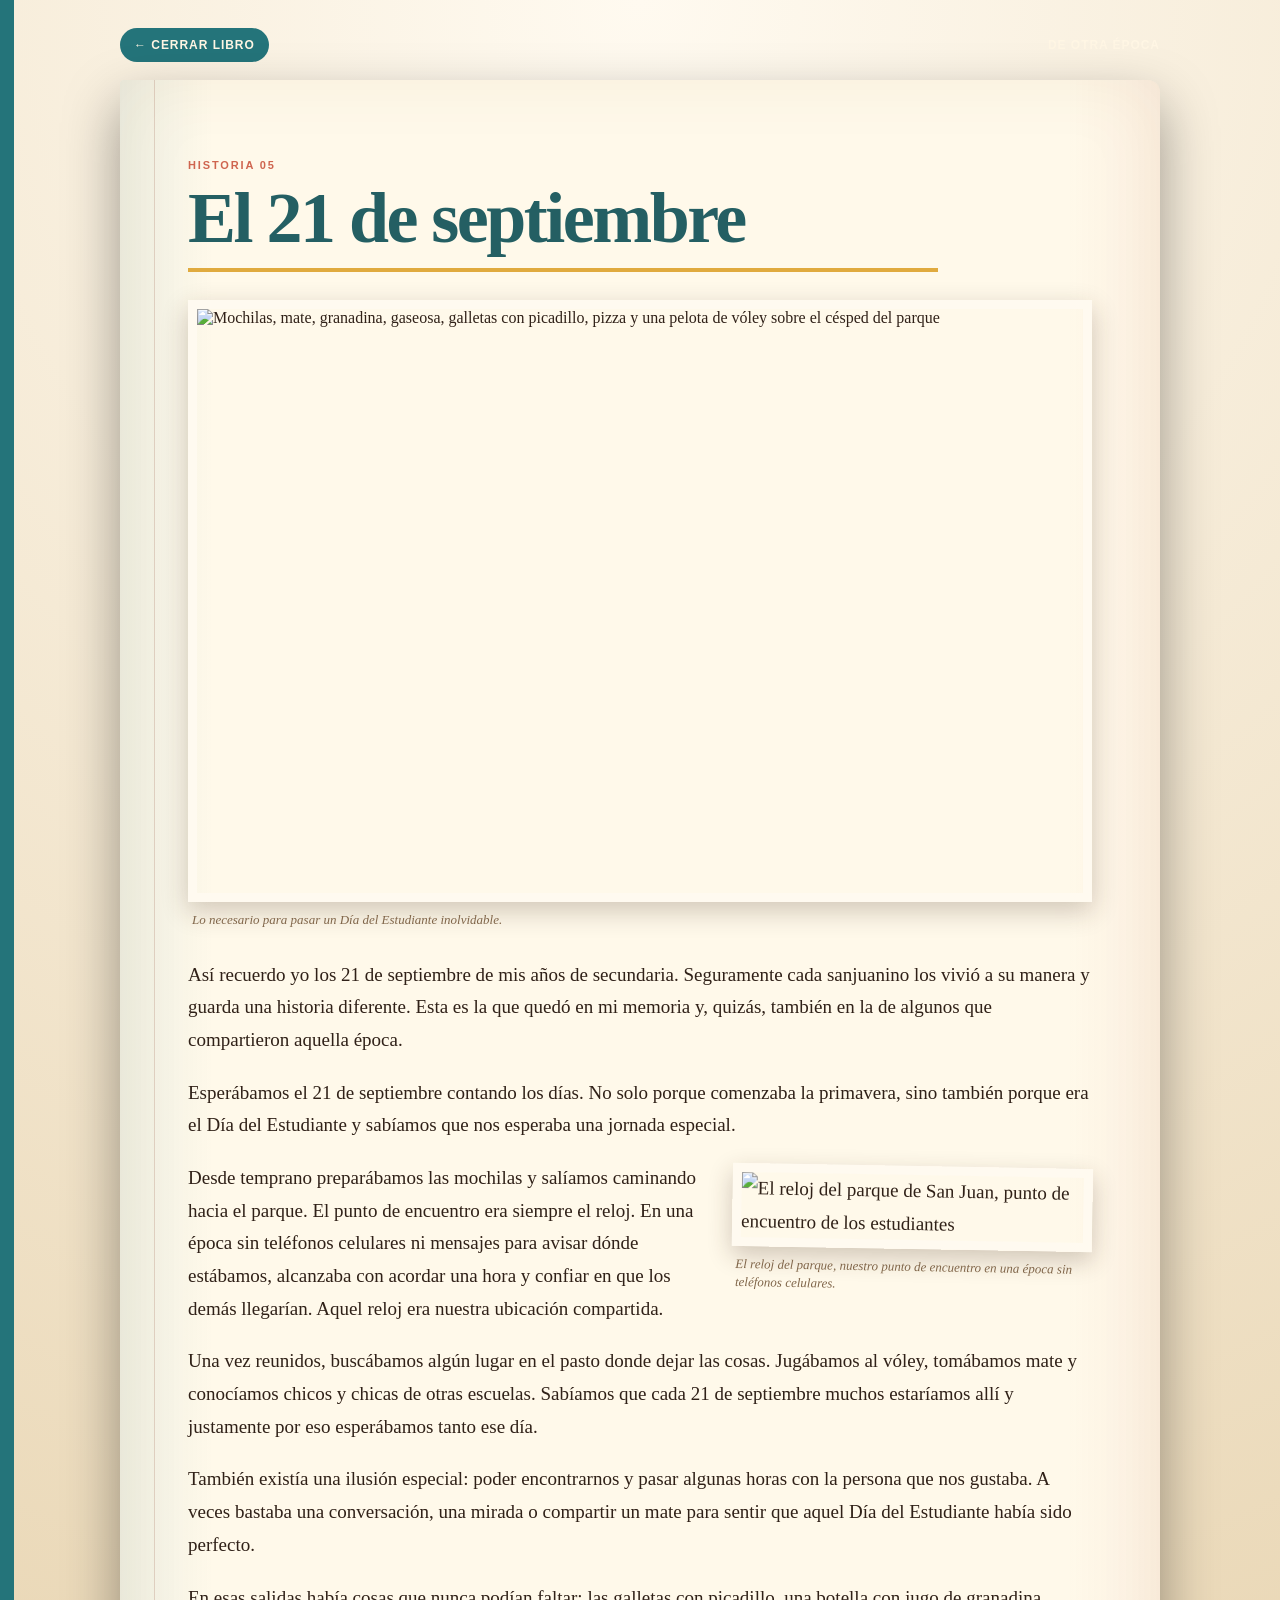
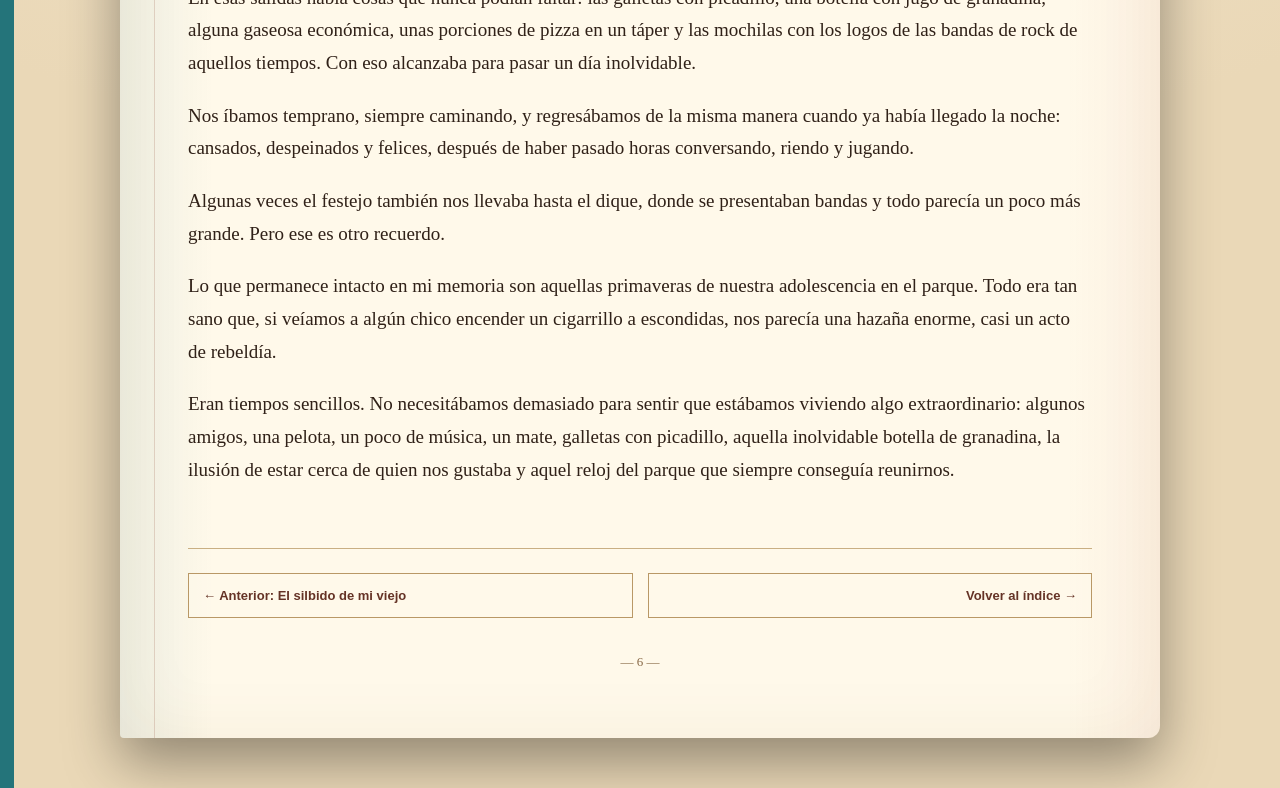
==== 21-de-septiembre.html @ 47087991 "Agregar historia del 21 de septiembre" ====
<!doctype html><html lang="es"><head><meta charset="utf-8"><meta name="viewport" content="width=device-width,initial-scale=1"><title>El 21 de septiembre — De Otra Época</title><link rel="stylesheet" href="libro.css?v=8"></head><body class="story-page"><main class="story-shell"><nav class="book-nav"><a href="index.html">← Cerrar libro</a><span>De Otra Época</span></nav><article class="paper"><p class="chapter">Historia 05</p><h1>El 21 de septiembre</h1>
<figure class="story-figure story-figure-main"><img src="21-septiembre-parque.png" alt="Mochilas, mate, granadina, gaseosa, galletas con picadillo, pizza y una pelota de vóley sobre el césped del parque"><figcaption>Lo necesario para pasar un Día del Estudiante inolvidable.</figcaption></figure>
<div class="story-text"><p>Así recuerdo yo los 21 de septiembre de mis años de secundaria. Seguramente cada sanjuanino los vivió a su manera y guarda una historia diferente. Esta es la que quedó en mi memoria y, quizás, también en la de algunos que compartieron aquella época.</p><p>Esperábamos el 21 de septiembre contando los días. No solo porque comenzaba la primavera, sino también porque era el Día del Estudiante y sabíamos que nos esperaba una jornada especial.</p>
<figure class="story-figure story-figure-secondary"><img src="reloj-del-parque-vintage.png" alt="El reloj del parque de San Juan, punto de encuentro de los estudiantes"><figcaption>El reloj del parque, nuestro punto de encuentro en una época sin teléfonos celulares.</figcaption></figure>
<p>Desde temprano preparábamos las mochilas y salíamos caminando hacia el parque. El punto de encuentro era siempre el reloj. En una época sin teléfonos celulares ni mensajes para avisar dónde estábamos, alcanzaba con acordar una hora y confiar en que los demás llegarían. Aquel reloj era nuestra ubicación compartida.</p><p>Una vez reunidos, buscábamos algún lugar en el pasto donde dejar las cosas. Jugábamos al vóley, tomábamos mate y conocíamos chicos y chicas de otras escuelas. Sabíamos que cada 21 de septiembre muchos estaríamos allí y justamente por eso esperábamos tanto ese día.</p><p>También existía una ilusión especial: poder encontrarnos y pasar algunas horas con la persona que nos gustaba. A veces bastaba una conversación, una mirada o compartir un mate para sentir que aquel Día del Estudiante había sido perfecto.</p><p>En esas salidas había cosas que nunca podían faltar: las galletas con picadillo, una botella con jugo de granadina, alguna gaseosa económica, unas porciones de pizza en un táper y las mochilas con los logos de las bandas de rock de aquellos tiempos. Con eso alcanzaba para pasar un día inolvidable.</p><p>Nos íbamos temprano, siempre caminando, y regresábamos de la misma manera cuando ya había llegado la noche: cansados, despeinados y felices, después de haber pasado horas conversando, riendo y jugando.</p><p>Algunas veces el festejo también nos llevaba hasta el dique, donde se presentaban bandas y todo parecía un poco más grande. Pero ese es otro recuerdo.</p><p>Lo que permanece intacto en mi memoria son aquellas primaveras de nuestra adolescencia en el parque. Todo era tan sano que, si veíamos a algún chico encender un cigarrillo a escondidas, nos parecía una hazaña enorme, casi un acto de rebeldía.</p><p>Eran tiempos sencillos. No necesitábamos demasiado para sentir que estábamos viviendo algo extraordinario: algunos amigos, una pelota, un poco de música, un mate, galletas con picadillo, aquella inolvidable botella de granadina, la ilusión de estar cerca de quien nos gustaba y aquel reloj del parque que siempre conseguía reunirnos.</p></div><nav class="page-turn"><a href="silbido-de-mi-viejo.html">← Anterior: El silbido de mi viejo</a><a href="historias.html">Volver al índice →</a></nav><p class="folio">— 6 —</p></article></main></body></html>
---- libro.css ----
:root { --ink:#302118; --wine:#9a4537; --gold:#e0aa3e; --paper:#f4e7cc; --dark:#18100d; --petrol:#24747a; --coral:#cf654f; --sage:#708b62; }
* { box-sizing:border-box; }
html { scroll-behavior:smooth; }
body { margin:0; color:var(--ink); font-family:Georgia,serif; background:#241713; }
a { color:inherit; }
.cover-page { min-height:100vh; overflow-x:hidden; background:radial-gradient(circle at 50% 12%,#73533b 0,#35231b 44%,#160e0b 100%); }
.ambient { position:fixed; inset:0; pointer-events:none; opacity:.2; background:repeating-linear-gradient(90deg,transparent 0 3px,rgba(255,255,255,.03) 3px 4px); }
.book-stage { min-height:100vh; display:grid; place-items:center; padding:42px 22px; perspective:2200px; }
.book { position:relative; width:min(760px,92vw); min-height:min(880px,calc(100vh - 84px)); transform-style:preserve-3d; filter:drop-shadow(0 35px 28px rgba(0,0,0,.48)); }
.page-edges { position:absolute; inset:10px -12px -10px 12px; border-radius:4px 14px 14px 5px; background:repeating-linear-gradient(#eadbbd 0 3px,#cbb58e 3px 4px); transform:translateZ(-8px); }
.cover { position:absolute; inset:0; overflow:hidden; border-radius:5px 15px 15px 5px; color:#fff8e9; background:linear-gradient(90deg,rgba(17,10,8,.9),rgba(24,14,10,.57) 53%,rgba(20,12,9,.3)),url('hero-barrio-90s-v3.png') center/cover; border-left:18px solid #4d211b; box-shadow:inset 3px 0 #9d5541,inset -2px 0 rgba(255,255,255,.16); transform-origin:left center; transform-style:preserve-3d; transition:transform 1.05s cubic-bezier(.64,.02,.25,1),filter .8s; }
.cover::after { content:""; position:absolute; inset:18px; border:1px solid rgba(224,180,91,.6); border-radius:2px 10px 10px 2px; pointer-events:none; }
.cover-shade { position:absolute; inset:0; background:linear-gradient(115deg,transparent 55%,rgba(255,220,150,.14)); }
.cover-content { position:relative; z-index:1; min-height:100%; display:flex; flex-direction:column; padding:54px clamp(32px,8vw,78px) 42px; }
.edition,.index-label,.open-hint { font:700 11px/1.2 Arial,sans-serif; letter-spacing:.18em; text-transform:uppercase; }
.edition { margin:0; color:#8fd0cb; }
.cover h1 { margin:72px 0 8px; font-size:clamp(58px,10vw,98px); line-height:.92; letter-spacing:-.045em; text-transform:uppercase; text-shadow:3px 4px #5b291f; }
.cover h1 span { display:block; }
.cover h1 span + span { margin-top:.12em; }
.cover h1 span:first-child { color:#fff3d3; }
.cover h1 span:last-child { color:#e8b84f; }
.tagline { margin:18px 0 0; color:#79c4c1; font:900 clamp(17px,2.8vw,27px)/1 Arial,sans-serif; letter-spacing:.16em; text-transform:uppercase; text-shadow:0 2px 8px rgba(0,0,0,.55); }
.cover-intro { max-width:480px; margin:30px 0 22px; font-size:18px; line-height:1.45; }
.open-area { width:min(360px,100%); margin-top:auto; }
.open-book { position:relative; display:block; width:100%; padding:17px 50px; color:#fff9eb; background:var(--coral); border:1px solid #efaa91; border-radius:3px; box-shadow:0 8px 20px rgba(0,0,0,.28); font:900 14px/1 Arial,sans-serif; letter-spacing:.1em; text-align:center; text-transform:uppercase; text-decoration:none; }
.open-book span { position:absolute; right:20px; top:50%; color:#27170f; font-size:18px; transform:translateY(-50%); }
.open-book:hover,.open-book:focus-visible { color:#fff; background:#e17a60; transform:translateX(5px); }
.story-index { margin-top:auto; max-width:560px; padding:19px 22px 16px; background:rgba(20,12,10,.78); border-top:2px solid var(--gold); }
.index-label { margin:0 0 10px; color:#e5c77f; }
.story-link { display:flex; align-items:baseline; gap:14px; padding:10px 0; color:#fff9eb; font-size:18px; font-weight:bold; text-decoration:none; border-bottom:1px solid rgba(255,255,255,.13); transition:color .2s,transform .2s; }
.story-link span { color:var(--gold); font:700 10px Arial,sans-serif; letter-spacing:.1em; }
.story-link:hover,.story-link:focus-visible { color:var(--gold); transform:translateX(5px); outline:none; }
.open-hint { margin:12px 0 0; color:#dacaa9; text-align:left; }
.cover-author { margin-top:25px; padding-top:18px; border-top:1px solid rgba(229,199,127,.35); text-align:center; }
.cover-author strong { display:block; color:#8fd0cb; font:700 13px/1 Arial,sans-serif; letter-spacing:.18em; text-transform:uppercase; }
.cover-author span { display:block; margin-top:8px; color:#ffd995; font-size:13px; font-style:italic; letter-spacing:.025em; }
.book.is-opening .cover { transform:rotateY(-112deg); filter:brightness(.8); }
.book.is-opening { filter:drop-shadow(25px 35px 25px rgba(0,0,0,.55)); }

.story-page { min-height:100vh; background:linear-gradient(90deg,var(--petrol) 0 14px,transparent 14px),radial-gradient(circle at 50% 0,#fffaf0,#ead8b7 72%); }
.story-shell { width:min(1040px,94vw); margin:0 auto; padding:28px 0 50px; }
.book-nav { display:flex; align-items:center; justify-content:space-between; gap:18px; margin-bottom:18px; color:#fff6e4; font:700 12px Arial,sans-serif; letter-spacing:.08em; text-transform:uppercase; }
.book-nav a { padding:10px 14px; text-decoration:none; background:var(--petrol); border-radius:999px; }
.book-nav a:hover { background:#319198; }
.paper { position:relative; min-height:82vh; padding:clamp(28px,6vw,68px); background:linear-gradient(90deg,rgba(36,116,122,.08),transparent 9%,transparent 91%,rgba(207,101,79,.06)),#fff9ea; box-shadow:0 24px 55px rgba(0,0,0,.38),inset 0 0 70px rgba(128,83,34,.07); border-radius:4px 12px 12px 4px; }
.paper::before { content:""; position:absolute; left:34px; top:0; bottom:0; width:1px; background:rgba(144,74,55,.2); }
.chapter { color:var(--coral); font:700 11px Arial,sans-serif; letter-spacing:.17em; text-transform:uppercase; }
.paper h1 { max-width:750px; margin:12px 0 28px; padding-bottom:14px; color:#245f63; font-size:clamp(38px,7vw,72px); line-height:.98; letter-spacing:-.035em; border-bottom:4px solid #e0aa3e; }
.story-photo { width:min(470px,50%); float:left; margin:0 38px 22px 0; border:9px solid #fffaf0; box-shadow:0 9px 25px rgba(63,39,24,.24); transform:rotate(-1deg); }
.story-figure { margin:0; }
.story-figure img { display:block; width:100%; border:9px solid #fffaf0; box-shadow:0 9px 25px rgba(63,39,24,.24); }
.story-figure figcaption { padding:9px 4px 0; color:#80664a; font-size:13px; font-style:italic; line-height:1.35; }
.story-figure-main { margin:0 0 30px; }
.story-figure-main img { aspect-ratio:3/2; object-fit:cover; }
.story-figure-secondary { width:min(360px,43%); float:right; margin:4px 0 24px 35px; transform:rotate(1deg); }
.story-text { font-size:19px; line-height:1.72; }
.story-text p { margin:0 0 20px; }
.story-text::after { content:""; display:block; clear:both; }
.page-turn { clear:both; display:grid; grid-template-columns:1fr 1fr; gap:15px; margin-top:42px; padding-top:24px; border-top:1px solid #c9af83; font:700 13px Arial,sans-serif; }
.page-turn a { padding:14px; color:#653326; text-decoration:none; border:1px solid #b99866; background:rgba(255,250,236,.55); }
.page-turn a:last-child { text-align:right; }
.folio { margin:36px 0 0; text-align:center; color:#8a6b49; font-size:13px; }
.contents-intro { max-width:680px; margin:-8px 0 34px; color:#72533a; font-size:18px; line-height:1.55; }
.contents-list { border-top:1px solid #cbb98e; }
.contents-card { display:grid; grid-template-columns:92px minmax(0,1fr) auto; align-items:center; gap:18px; min-height:82px; padding:15px 12px; color:#4d281f; text-decoration:none; border-bottom:1px solid #d6c49c; border-left:6px solid var(--coral); transition:padding .2s,background .2s,transform .2s; }
.contents-card:nth-child(2) { border-left-color:var(--petrol); }
.contents-card:nth-child(3) { border-left-color:var(--gold); }
.contents-card:nth-child(4) { border-left-color:var(--sage); }
.contents-card:hover { padding-left:20px; background:#fff2d5; transform:translateX(4px); }
.contents-number { display:inline-block; width:max-content; padding:7px 9px; color:#fff; background:var(--coral); border-radius:3px; font:700 10px Arial,sans-serif; letter-spacing:.1em; }
.contents-card:nth-child(2) .contents-number { background:var(--petrol); }
.contents-card:nth-child(3) .contents-number { color:#3b2712; background:var(--gold); }
.contents-card:nth-child(4) .contents-number { background:var(--sage); }
.contents-card strong { color:#315f61; }
.contents-card strong { font-size:21px; line-height:1.2; }
.contents-card em { color:#8a6443; font-size:13px; font-style:normal; text-align:right; }
@media(max-width:680px){ .book-stage{padding:18px 12px}.book{min-height:calc(100vh - 36px)}.cover-content{padding:35px 26px 28px}.cover h1{margin-top:42px;font-size:clamp(50px,18vw,78px)}.cover-intro{font-size:16px;margin:20px 0 14px}.story-link{font-size:15px}.open-book{padding:15px 18px}.open-hint{font-size:9px}.story-shell{padding-top:14px}.book-nav{font-size:10px}.paper{padding:32px 24px}.paper::before{left:14px}.story-photo{float:none;width:100%;margin:0 0 26px}.story-text{font-size:17px}.page-turn{grid-template-columns:1fr}.page-turn a:last-child{text-align:left}.contents-card{grid-template-columns:64px 1fr;gap:10px;min-height:68px}.contents-card strong{font-size:18px}.contents-card em{display:none} }
@media(max-width:680px){.story-figure-secondary{float:none;width:100%;margin:0 0 26px;transform:none}}
@media(prefers-reduced-motion:reduce){*{scroll-behavior:auto!important}.cover{transition:none}.book.is-opening .cover{transform:none;opacity:.25}}
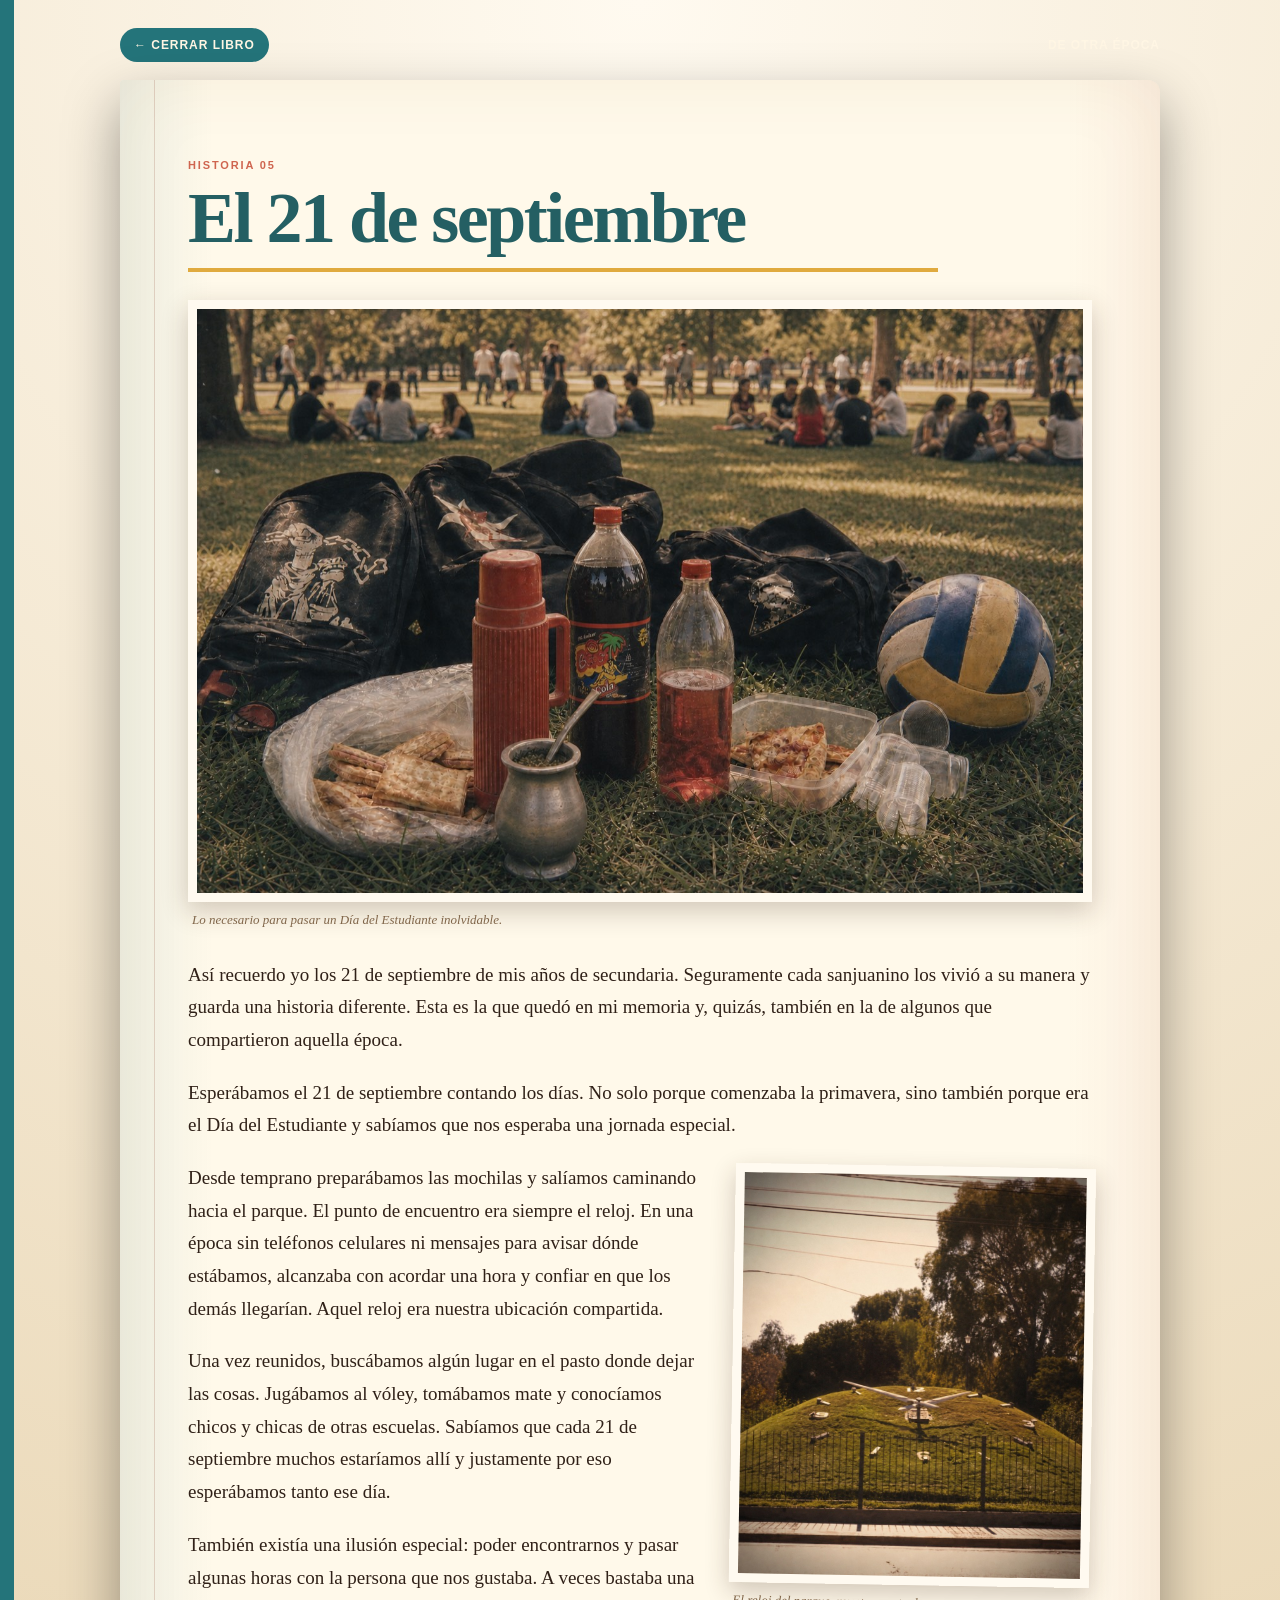
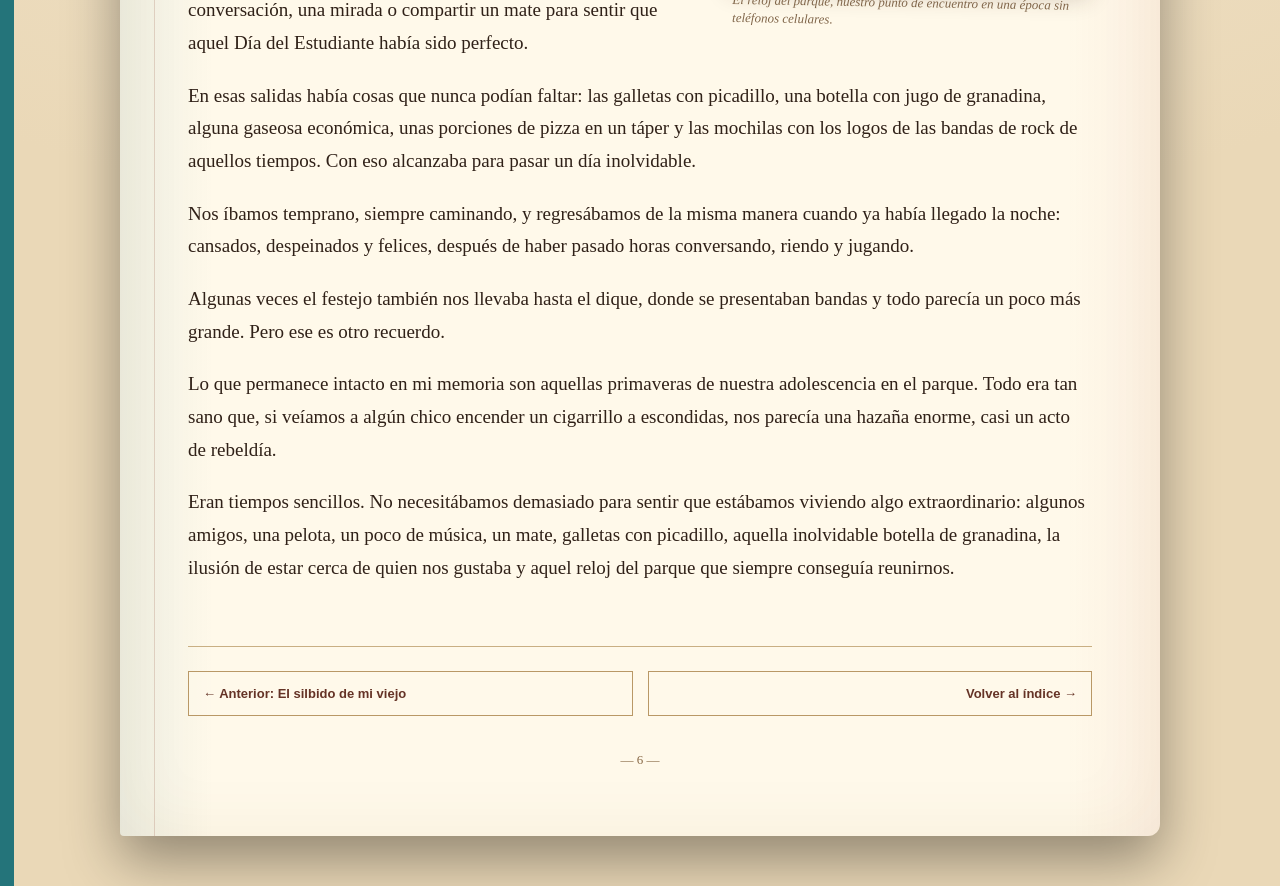
==== commit 267199b4: "Incorporar fotografías a la historia" ====
--- a/21-de-septiembre.html
+++ b/21-de-septiembre.html
@@ -1,5 +1,5 @@
 <!doctype html><html lang="es"><head><meta charset="utf-8"><meta name="viewport" content="width=device-width,initial-scale=1"><title>El 21 de septiembre — De Otra Época</title><link rel="stylesheet" href="libro.css?v=8"></head><body class="story-page"><main class="story-shell"><nav class="book-nav"><a href="index.html">← Cerrar libro</a><span>De Otra Época</span></nav><article class="paper"><p class="chapter">Historia 05</p><h1>El 21 de septiembre</h1>
-<figure class="story-figure story-figure-main"><img src="21-septiembre-parque.png" alt="Mochilas, mate, granadina, gaseosa, galletas con picadillo, pizza y una pelota de vóley sobre el césped del parque"><figcaption>Lo necesario para pasar un Día del Estudiante inolvidable.</figcaption></figure>
+<figure class="story-figure story-figure-main"><img src="[data-uri]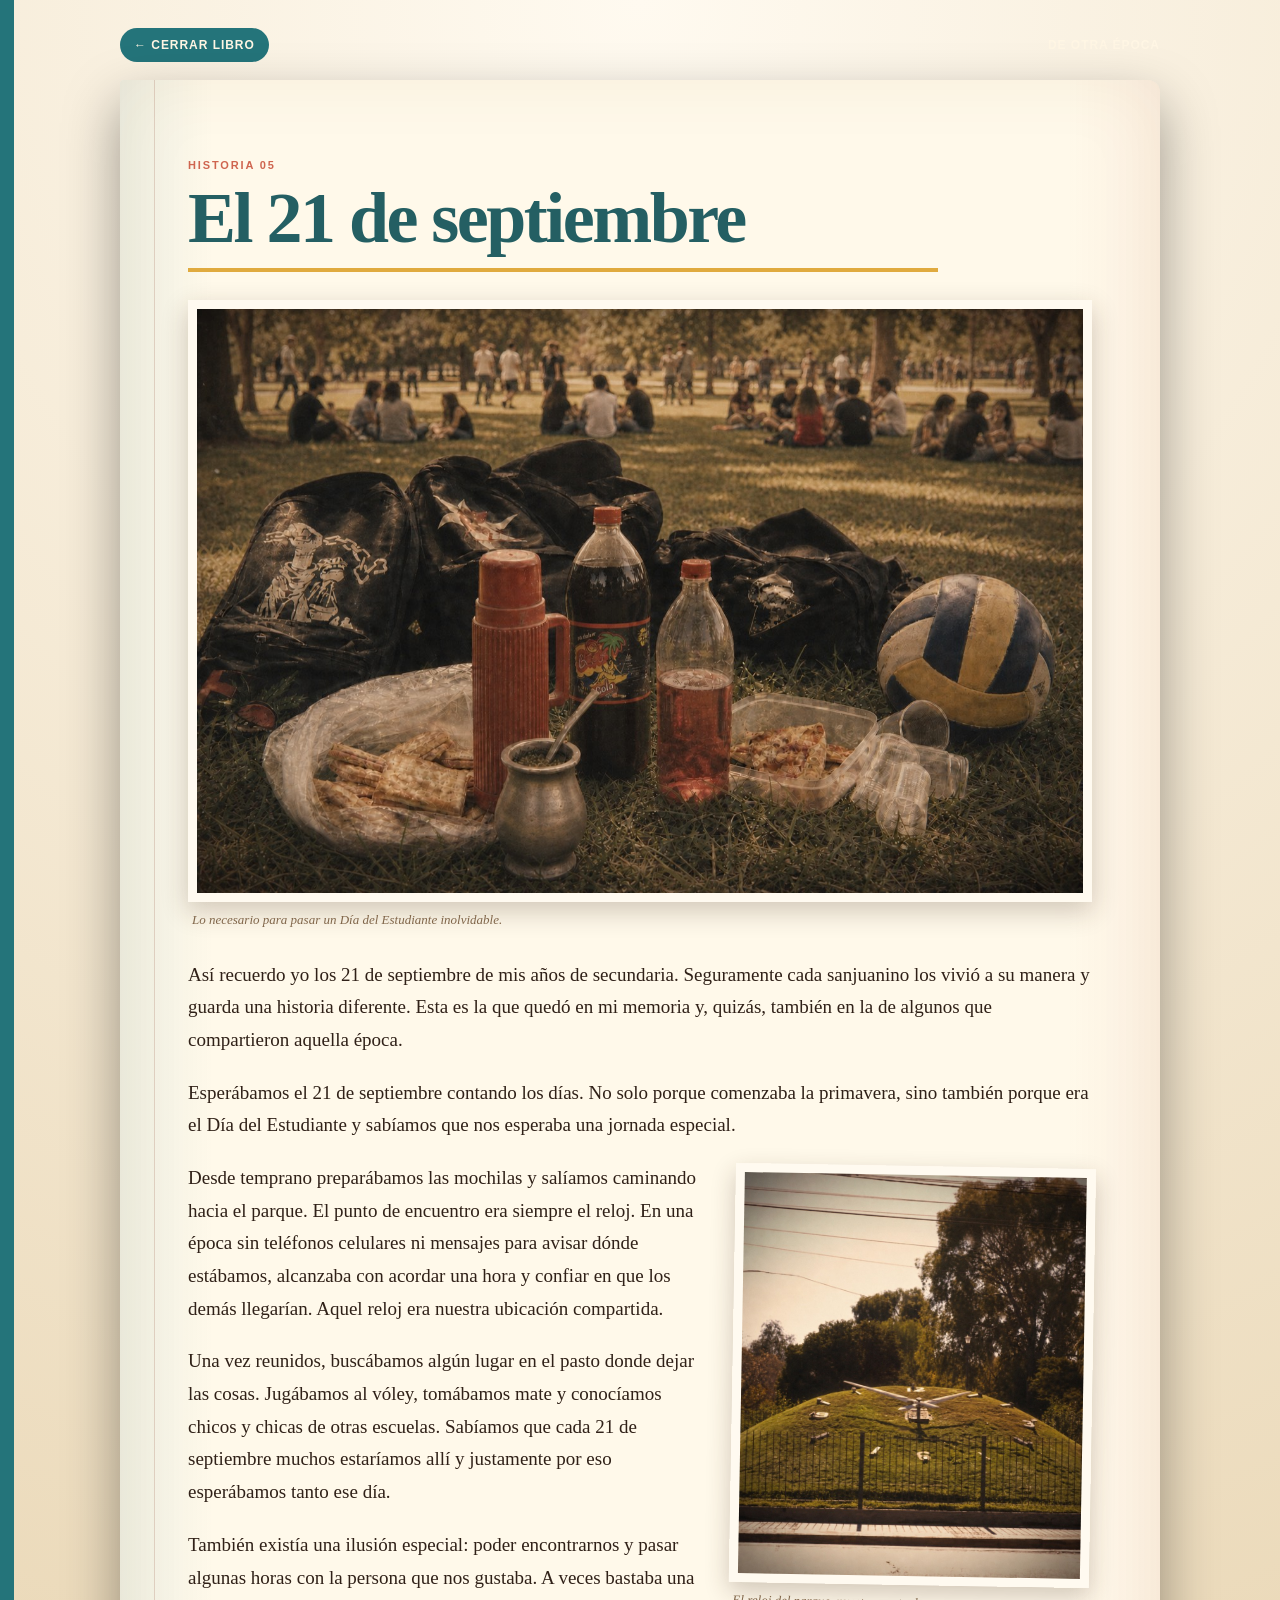
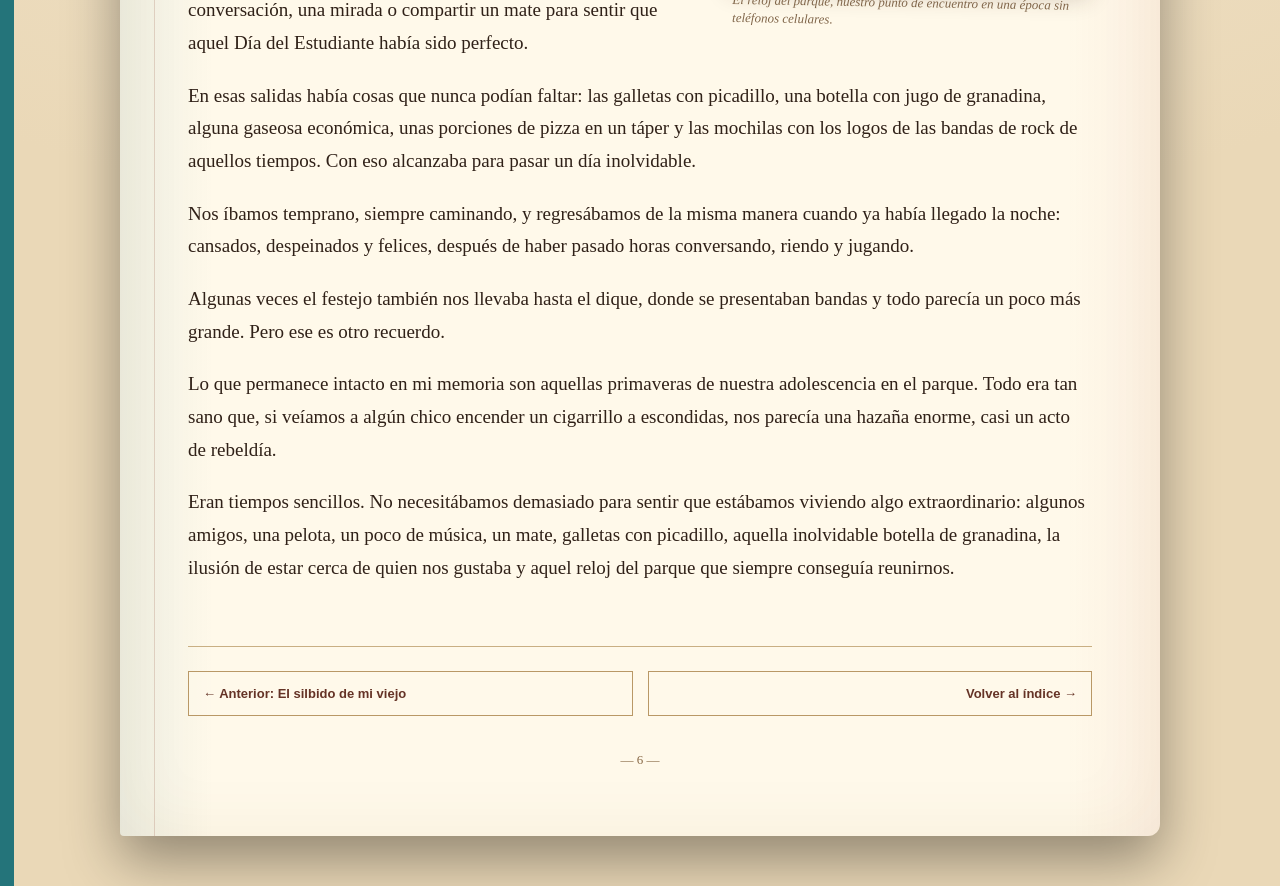
==== commit 1f0b8a9b: "Igualar tono vintage de las fotografías" ====
--- a/21-de-septiembre.html
+++ b/21-de-septiembre.html
@@ -1,5 +1,5 @@
 <!doctype html><html lang="es"><head><meta charset="utf-8"><meta name="viewport" content="width=device-width,initial-scale=1"><title>El 21 de septiembre — De Otra Época</title><link rel="stylesheet" href="libro.css?v=8"></head><body class="story-page"><main class="story-shell"><nav class="book-nav"><a href="index.html">← Cerrar libro</a><span>De Otra Época</span></nav><article class="paper"><p class="chapter">Historia 05</p><h1>El 21 de septiembre</h1>
-<figure class="story-figure story-figure-main"><img src="[data-uri]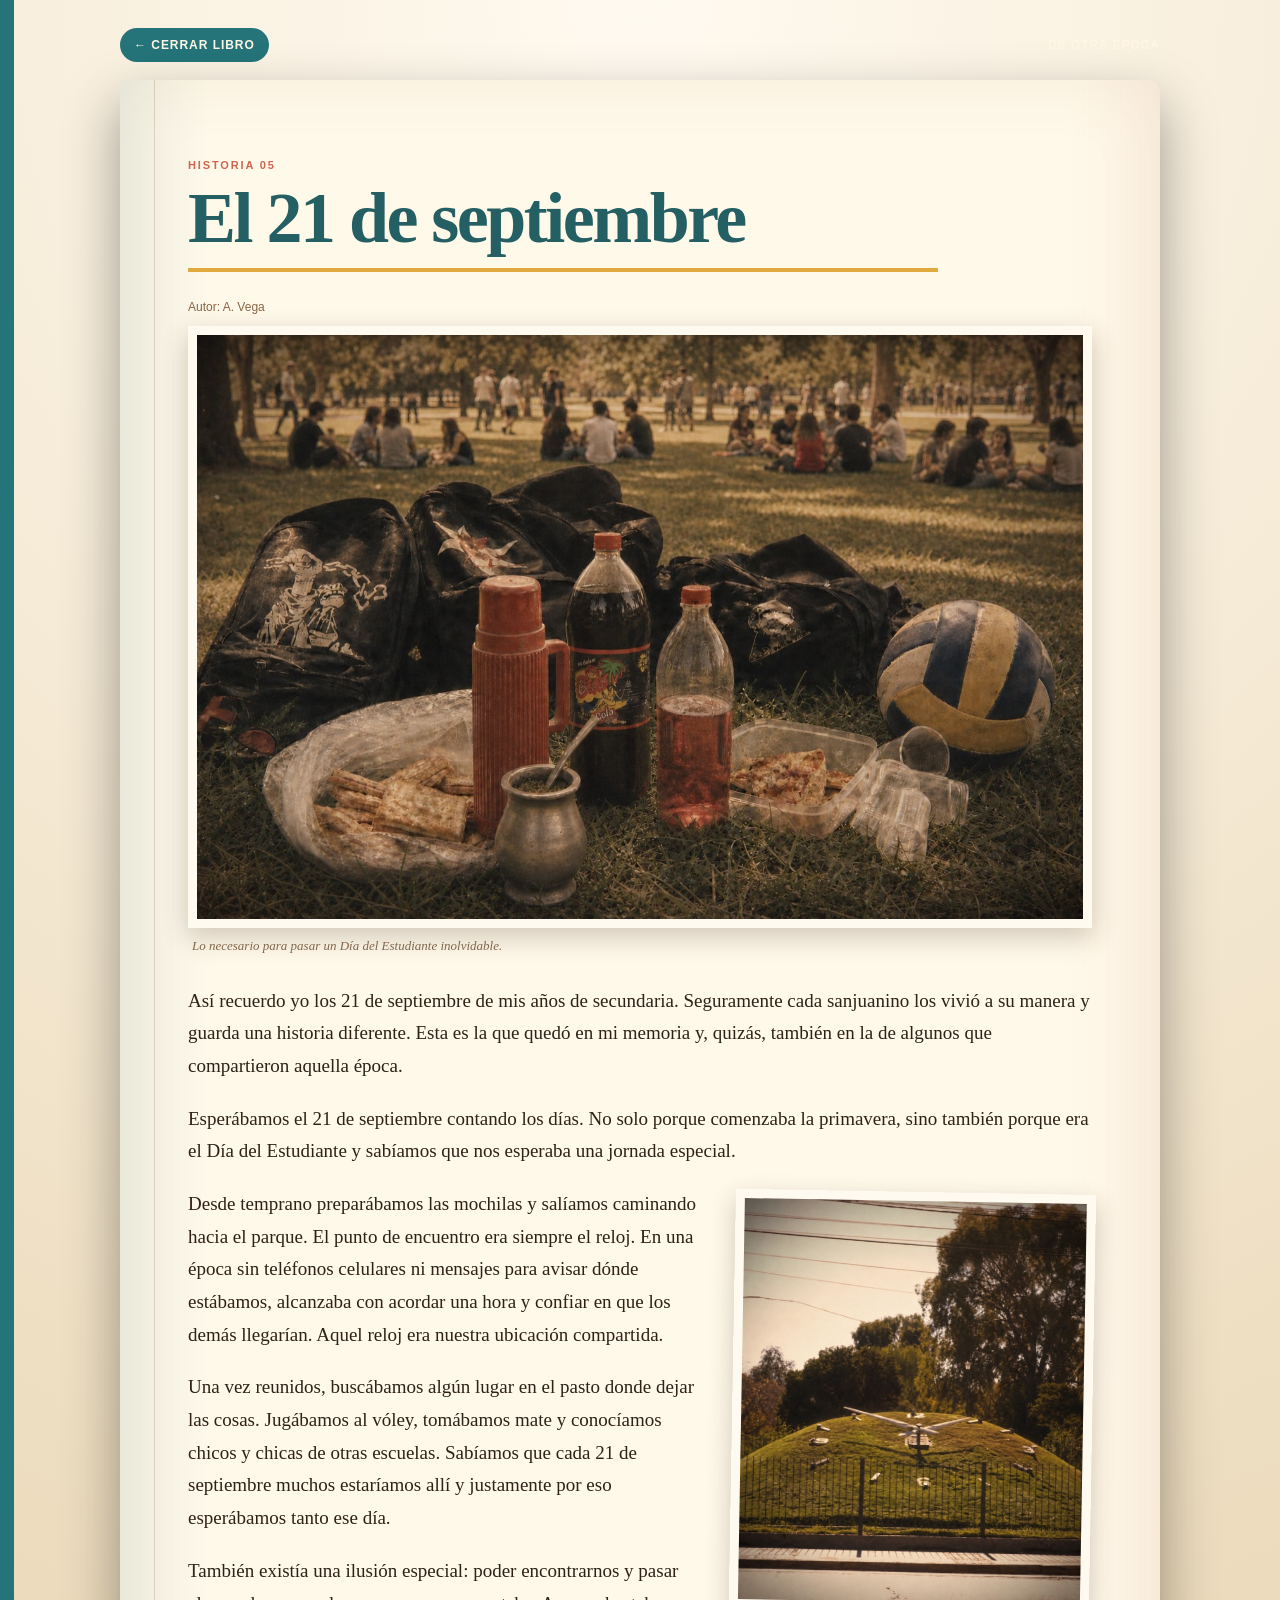
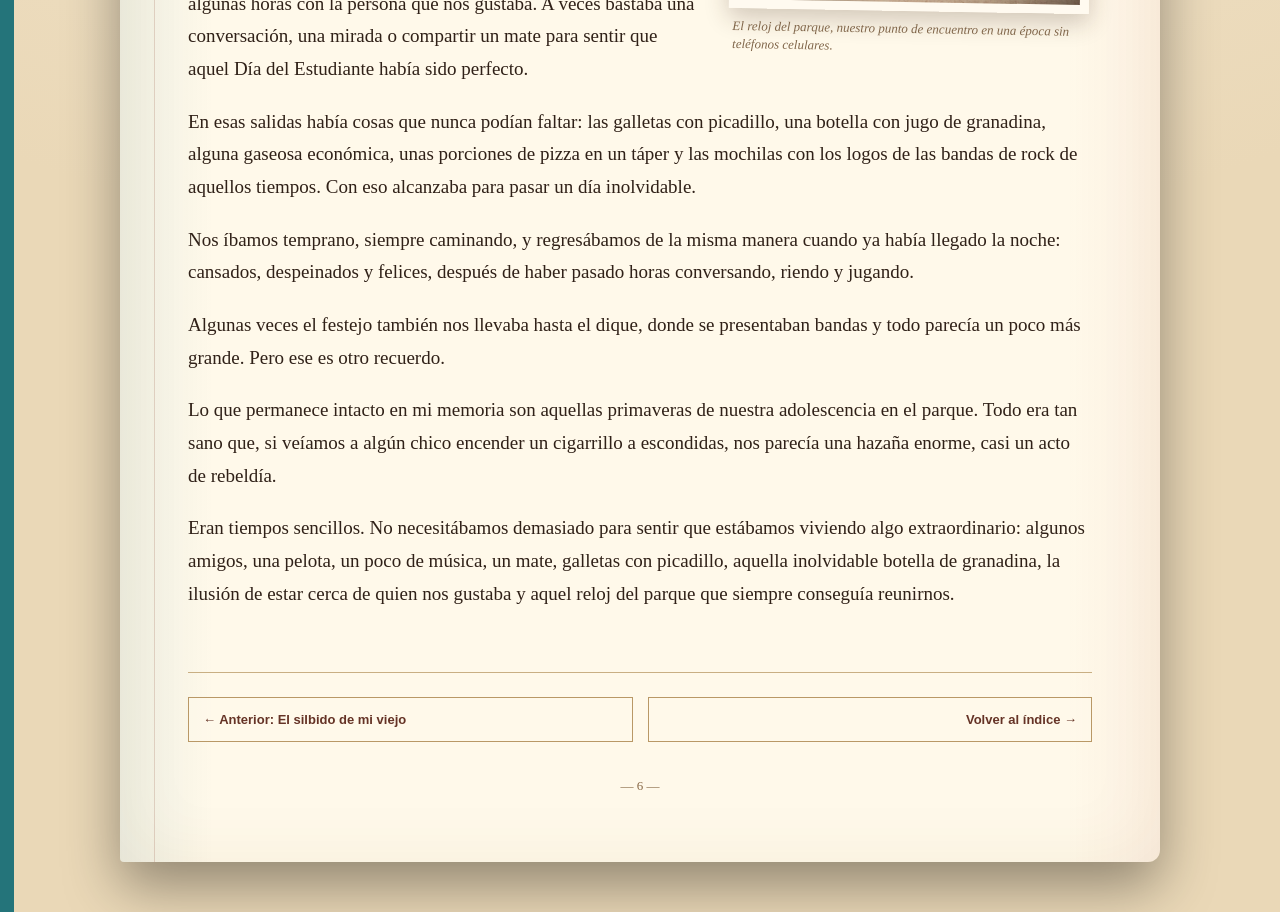
==== commit 6e81c8b5: "Agrega la firma A. Vega al relato" ====
--- a/21-de-septiembre.html
+++ b/21-de-septiembre.html
@@ -1,4 +1,4 @@
-<!doctype html><html lang="es"><head><meta charset="utf-8"><meta name="viewport" content="width=device-width,initial-scale=1"><title>El 21 de septiembre — De Otra Época</title><link rel="stylesheet" href="libro.css?v=8"></head><body class="story-page"><main class="story-shell"><nav class="book-nav"><a href="index.html">← Cerrar libro</a><span>De Otra Época</span></nav><article class="paper"><p class="chapter">Historia 05</p><h1>El 21 de septiembre</h1>
+<!doctype html><html lang="es"><head><meta charset="utf-8"><meta name="viewport" content="width=device-width,initial-scale=1"><title>El 21 de septiembre — De Otra Época</title><link rel="stylesheet" href="libro.css?v=14"></head><body class="story-page"><main class="story-shell"><nav class="book-nav"><a href="index.html">← Cerrar libro</a><span>De Otra Época</span></nav><article class="paper"><p class="chapter">Historia 05</p><h1>El 21 de septiembre</h1><p class="story-author">Autor: A. Vega</p>
 <figure class="story-figure story-figure-main"><img src="[data-uri]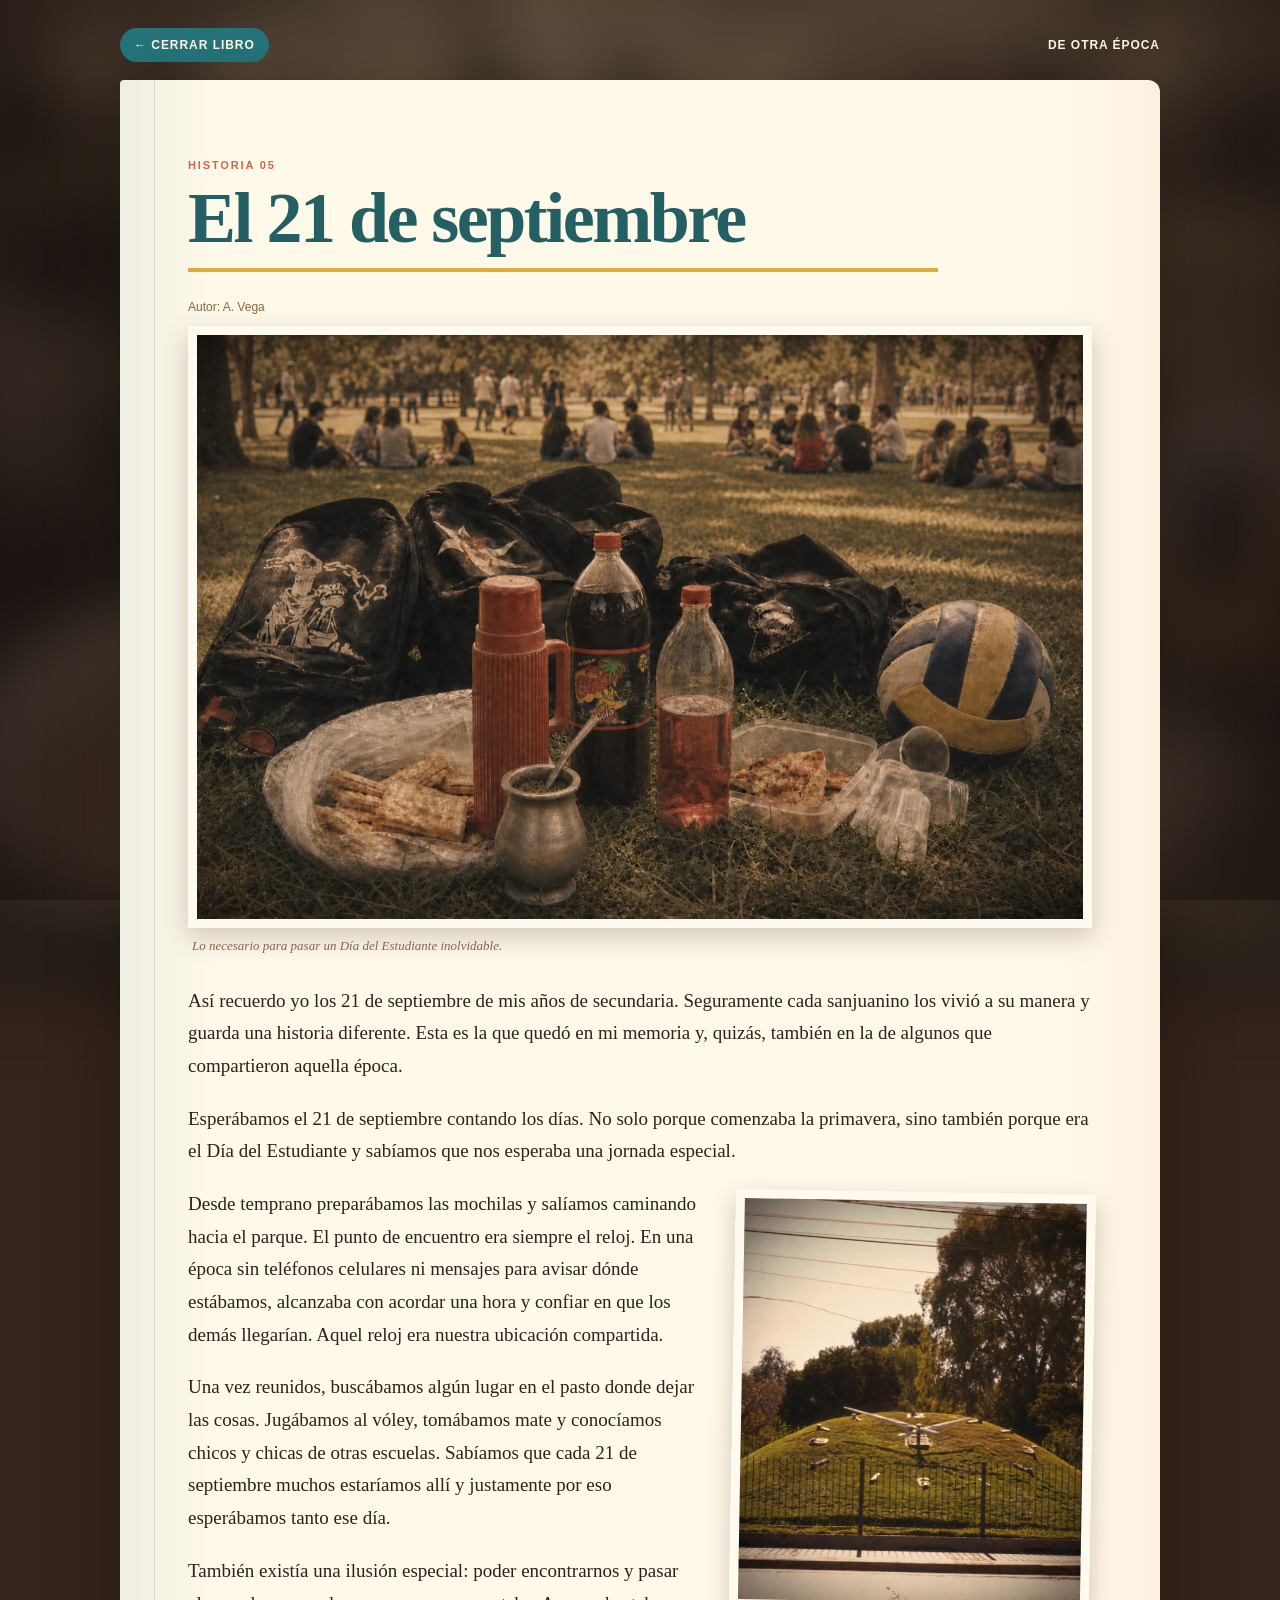
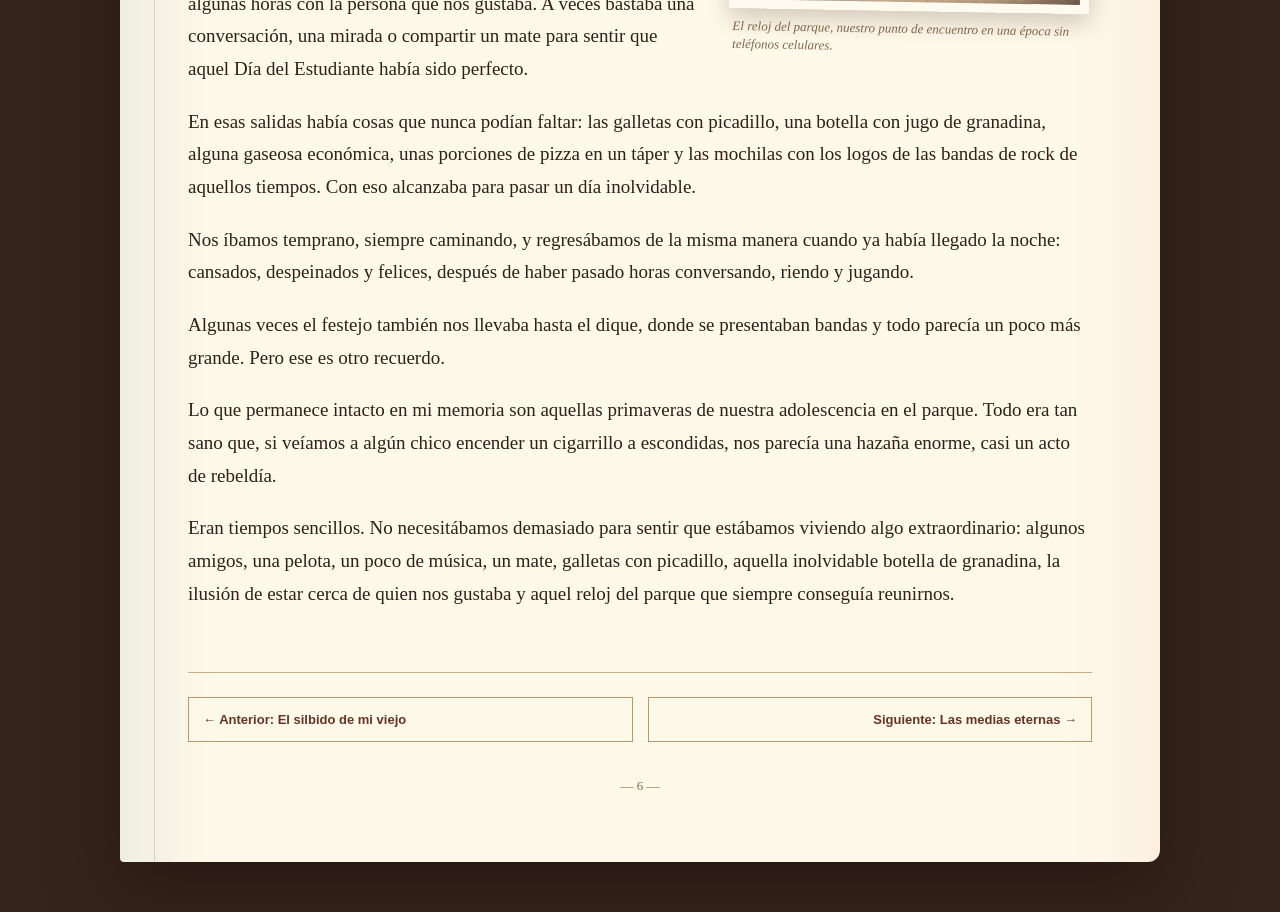
==== commit 78aa730d: "Unificar navegación y fondo de historias" ====
--- a/21-de-septiembre.html
+++ b/21-de-septiembre.html
@@ -2,4 +2,4 @@
 <figure class="story-figure story-figure-main"><img src="[data-uri]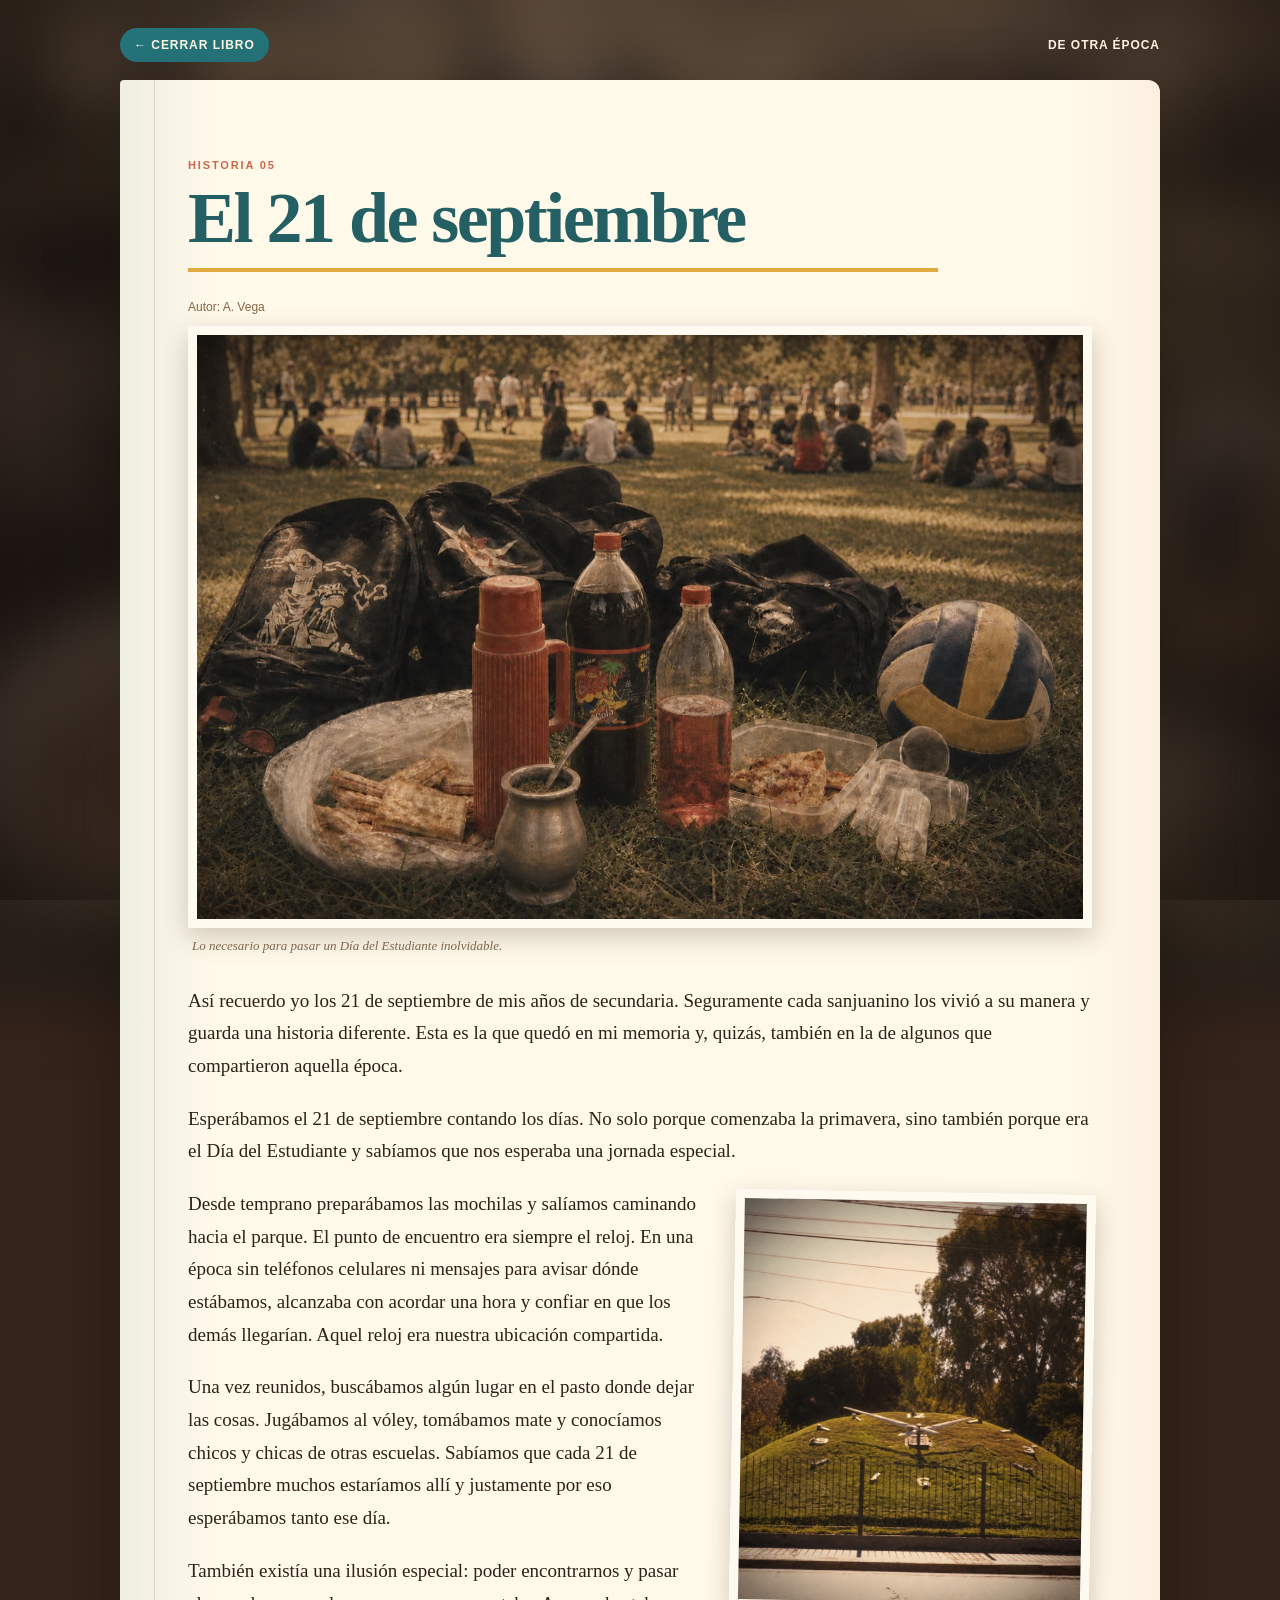
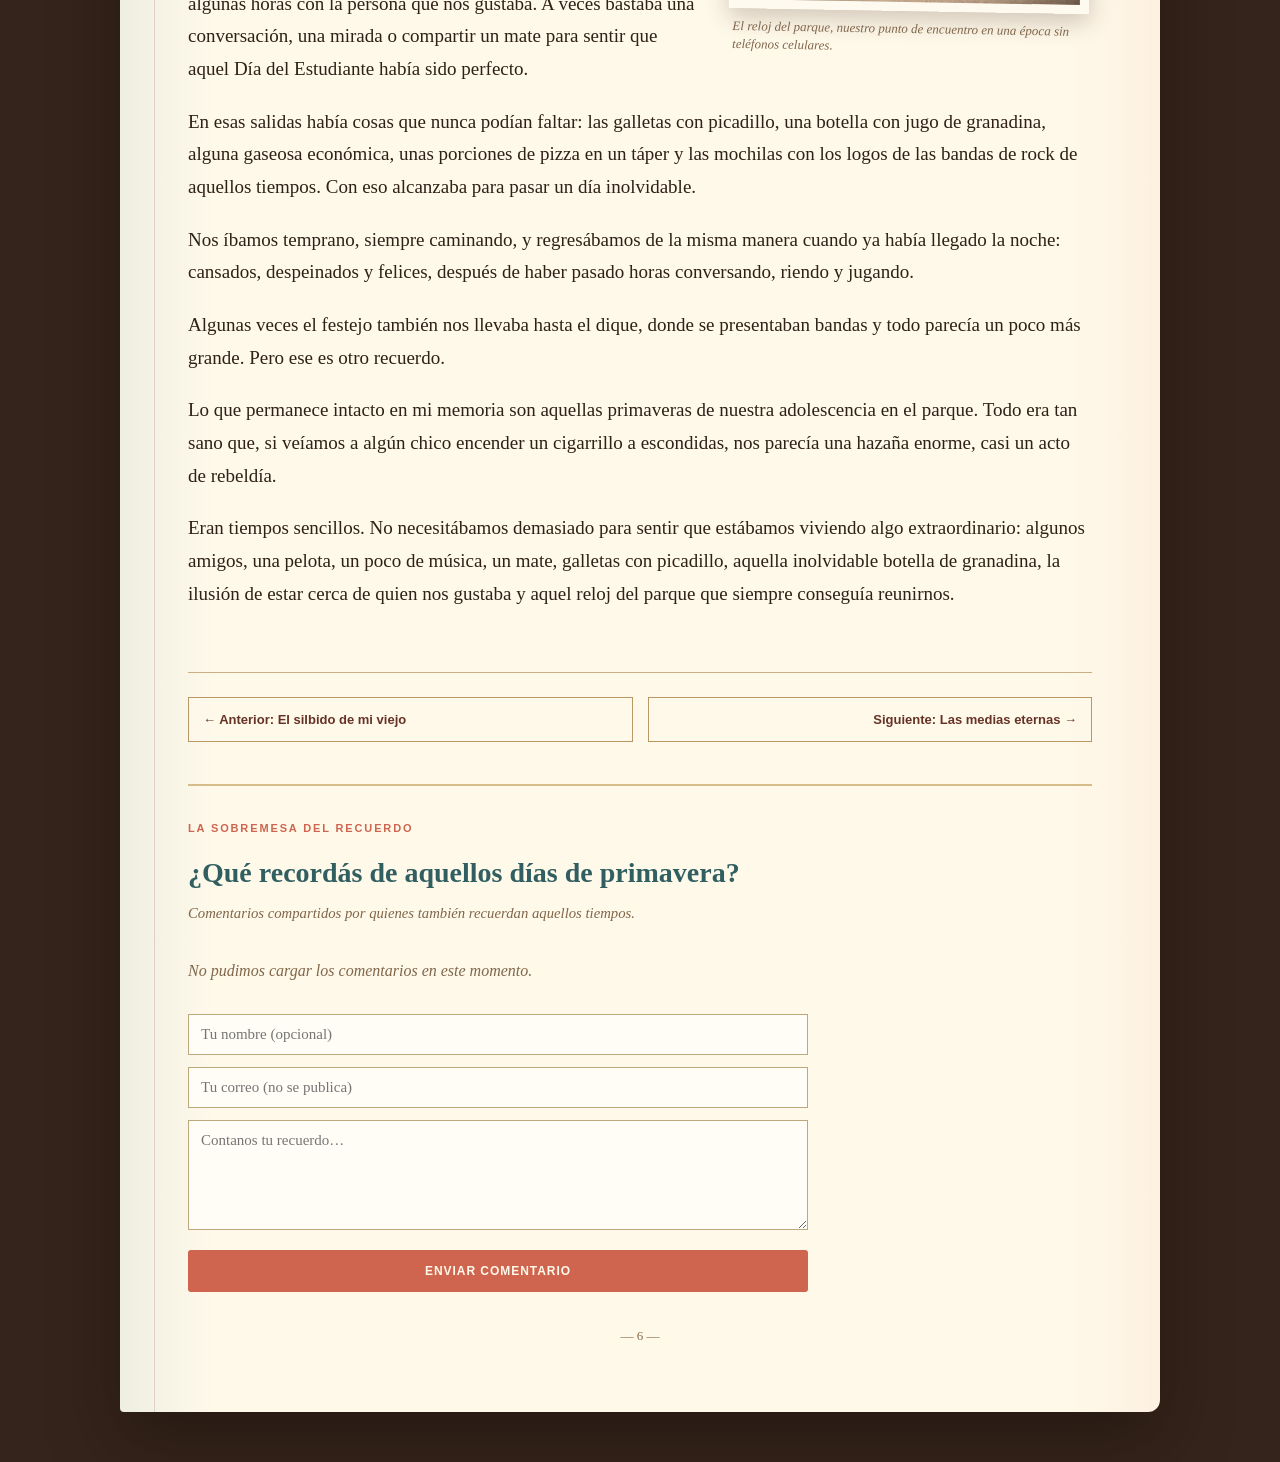
==== commit b458acf2: "Restaurar comentarios de El 21 de septiembre" ====
--- a/21-de-septiembre.html
+++ b/21-de-septiembre.html
@@ -2,4 +2,4 @@
 <figure class="story-figure story-figure-main"><img src="[data-uri]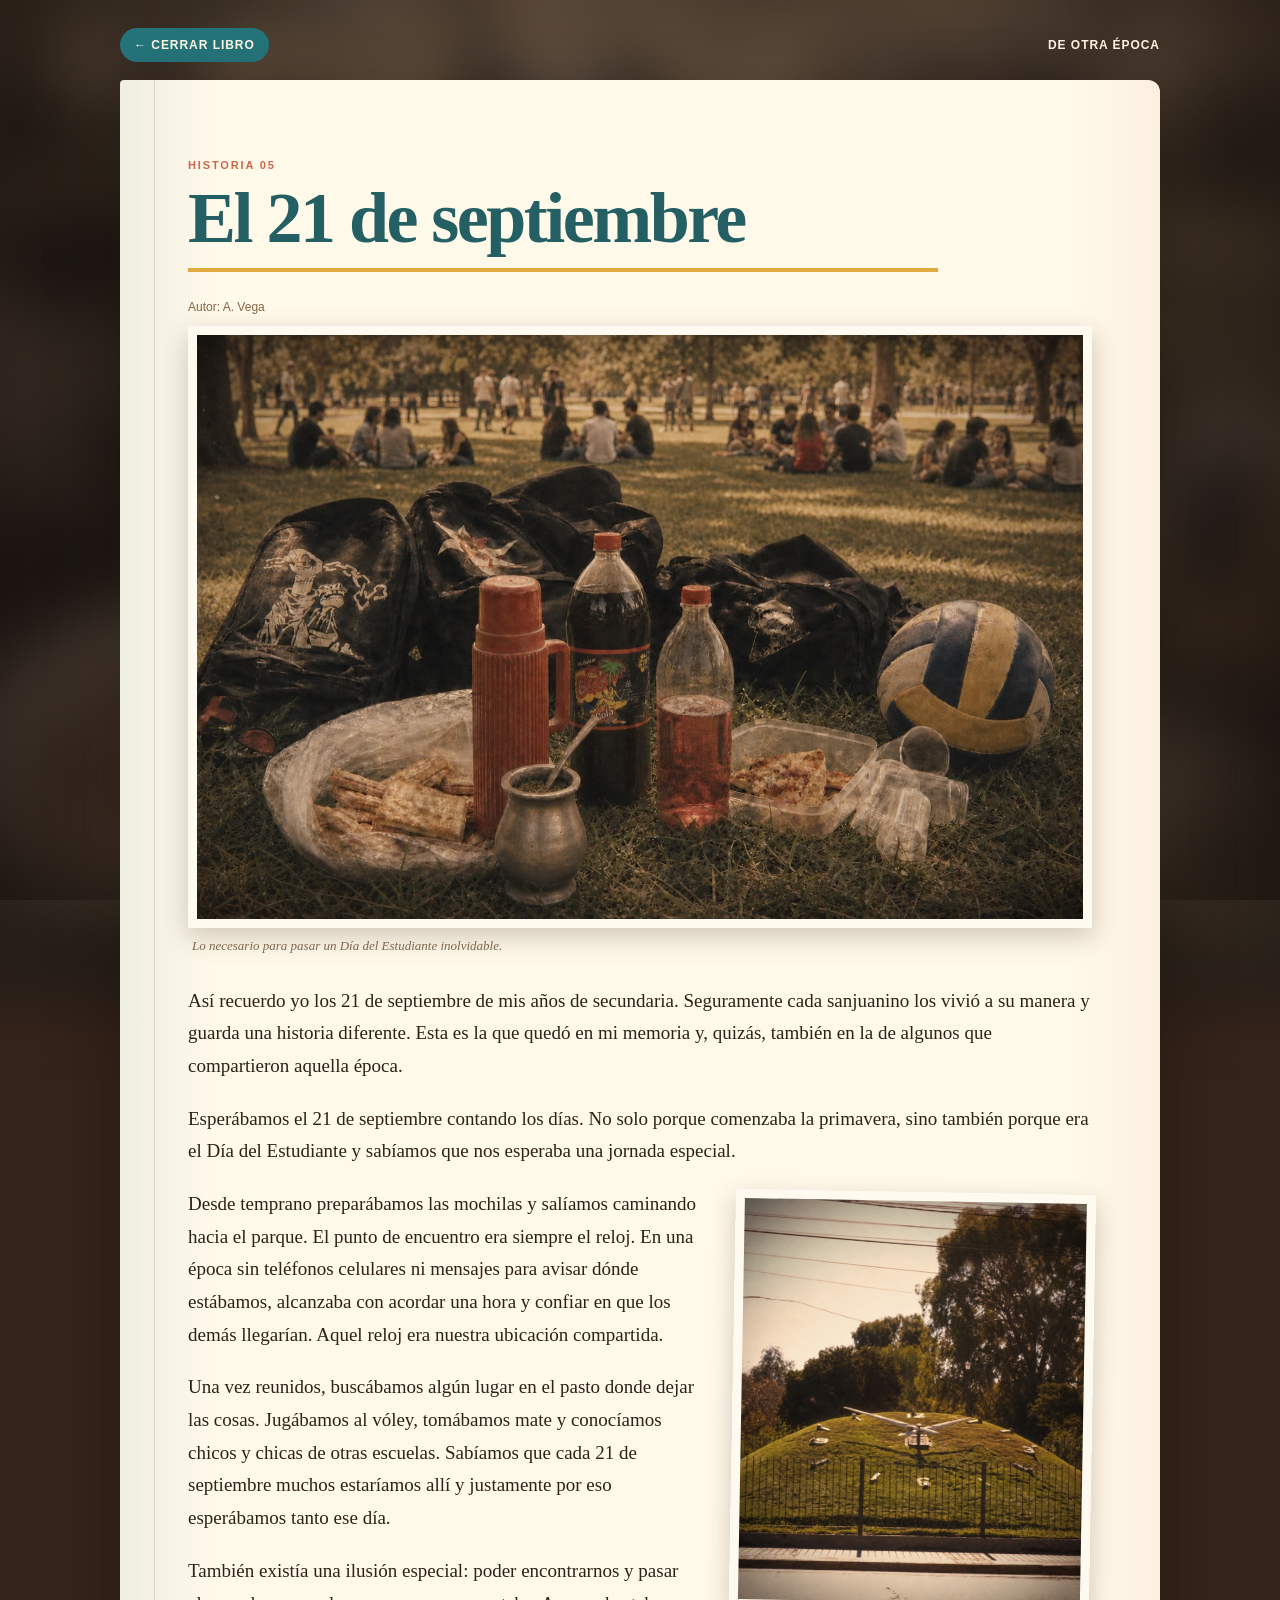
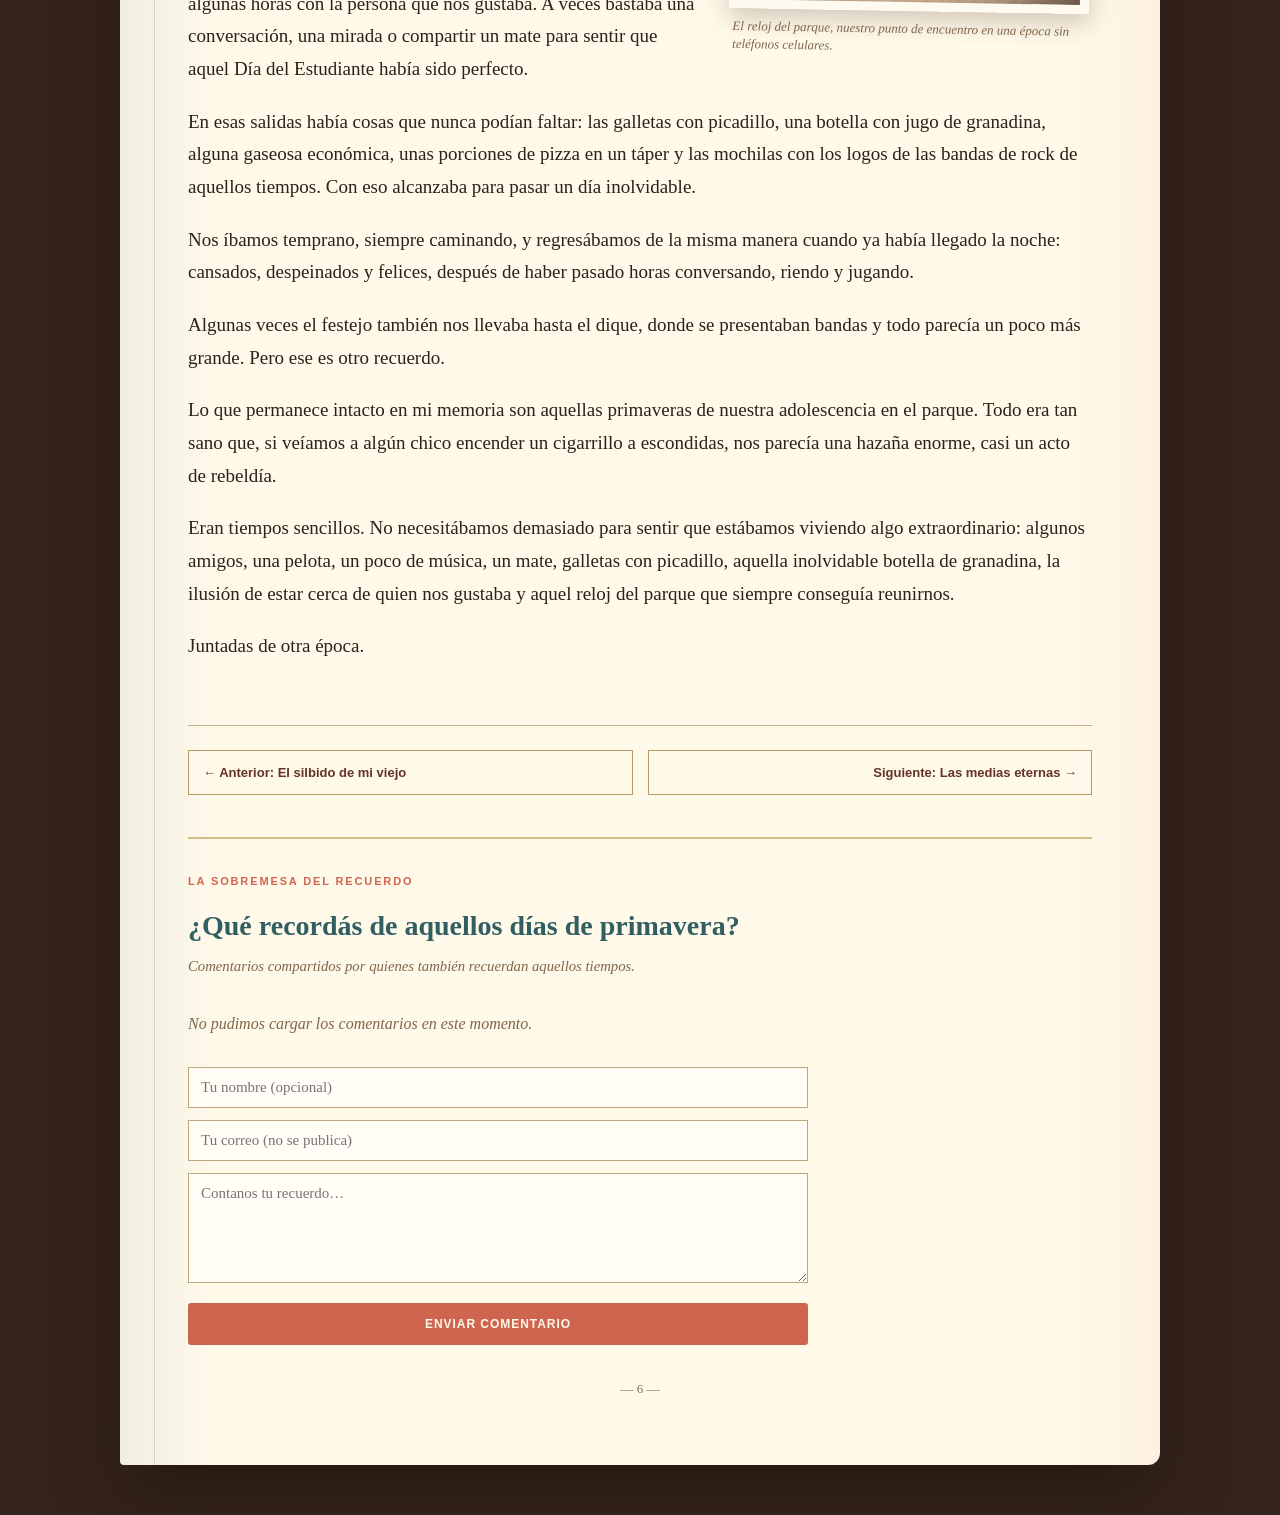
